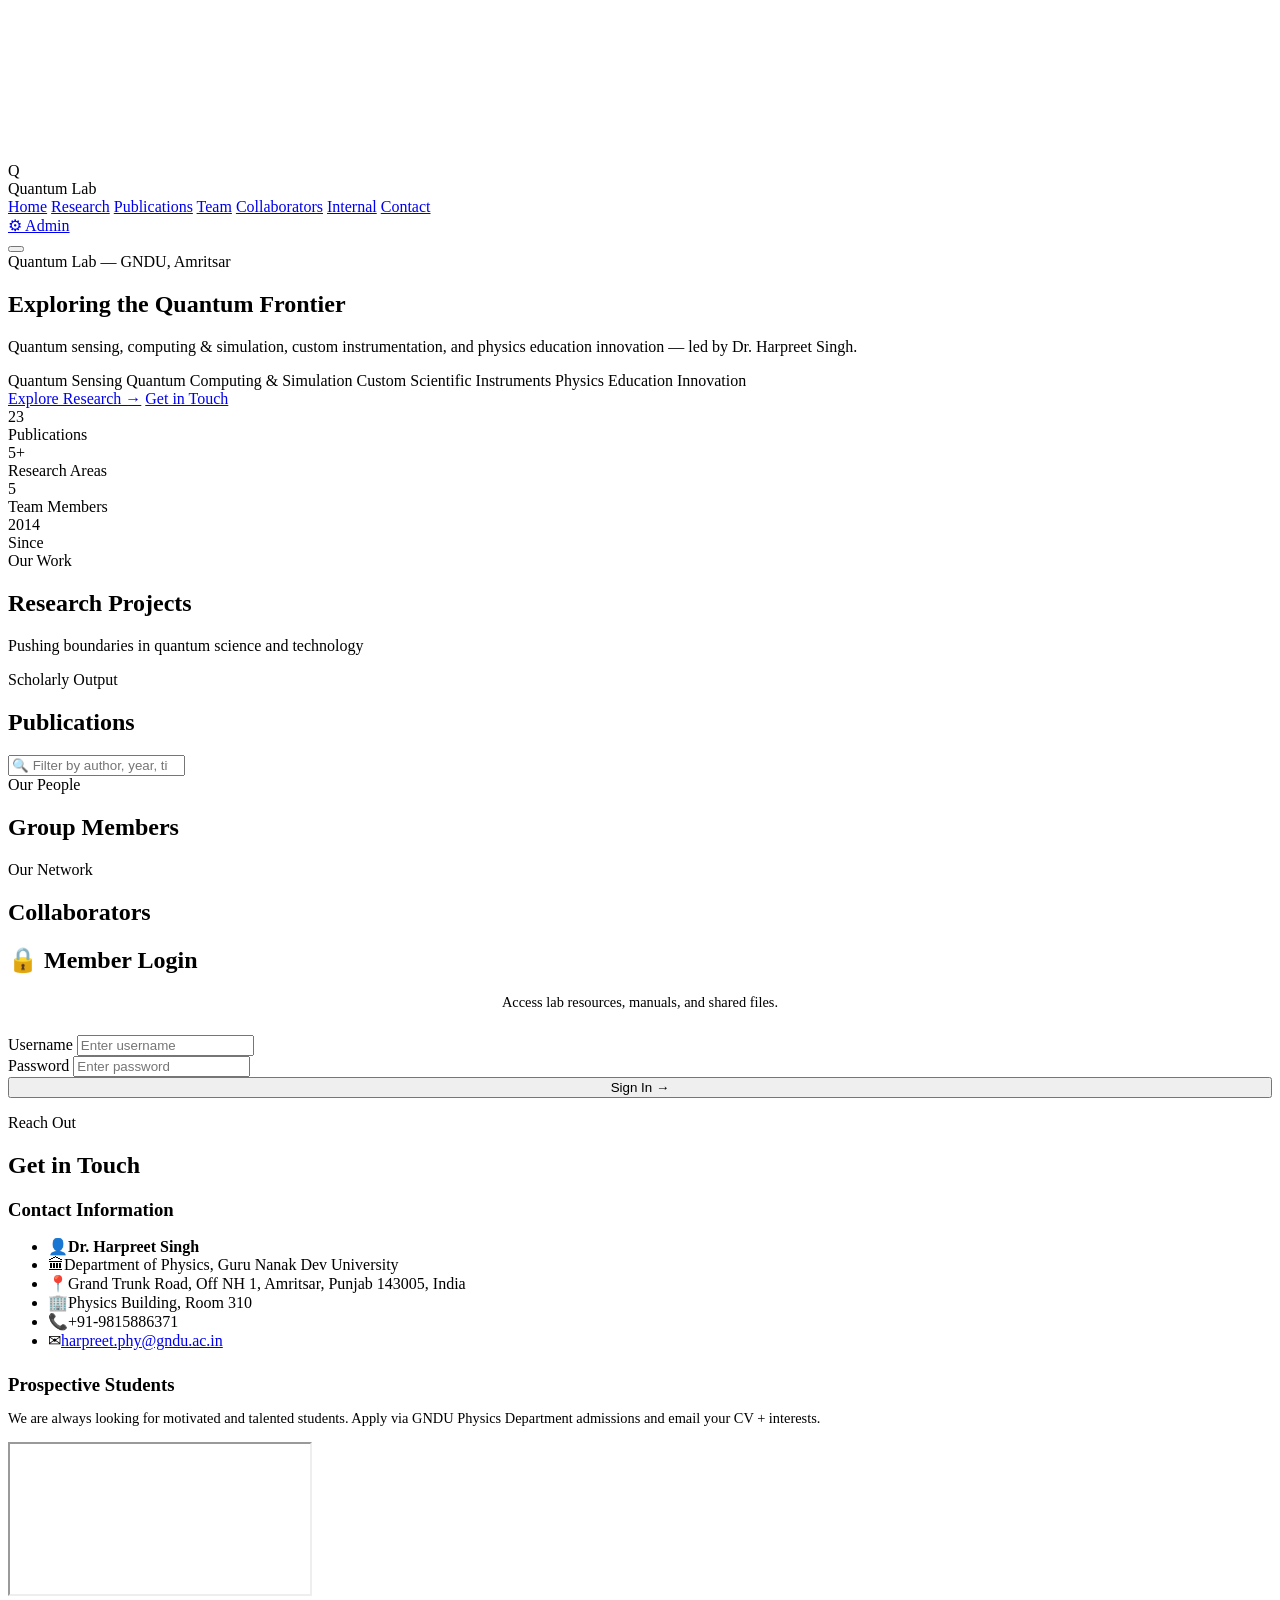
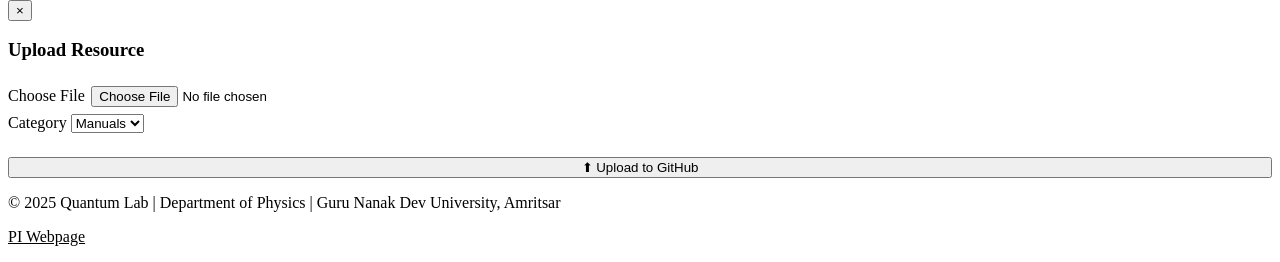
==== index.html @ 4f361b97 "Update index.html" ====
<!DOCTYPE html>
<html lang="en">
<head>
  <meta charset="UTF-8"/>
  <meta name="viewport" content="width=device-width,initial-scale=1.0"/>
  <title>Quantum Lab — GNDU | Dr. Harpreet Singh</title>
  <meta name="description" content="Quantum Lab at GNDU focuses on quantum sensing (NV, SiC, organics), quantum computing & simulation (IBM Quantum, NMR QIP), custom RF/FPGA instrumentation, and physics education innovation.">
  <link rel="canonical" href="https://quantumlabgndu.github.io/">
  <meta property="og:type" content="website">
  <meta property="og:title" content="Quantum Lab — GNDU">
  <meta property="og:description" content="Quantum sensing, quantum computing & simulation, in-house instruments, and physics education.">
  <meta property="og:image" content="https://quantumlabgndu.github.io/pic/og-cover.jpg">
  <meta property="og:url" content="https://quantumlabgndu.github.io/">
  <link rel="icon" href="pic/favicon.png">
  <link rel="stylesheet" href="css/style.css">
  <script type="application/ld+json">
  {"@context":"https://schema.org","@type":"ResearchProject","name":"Quantum Lab — GNDU","url":"https://quantumlabgndu.github.io/","description":"Quantum sensing, computing, custom instruments, and physics education at GNDU.","principalInvestigator":{"@type":"Person","name":"Dr. Harpreet Singh","email":"mailto:harpreet.phy@gndu.ac.in","jobTitle":"Assistant Professor of Physics","affiliation":"GNDU"}}
  </script>
</head>
<body>
  <!-- Particle Canvas -->
  <canvas id="quantum-canvas"></canvas>

  <!-- ═══ NAVBAR ═══ -->
  <nav class="navbar" id="navbar">
    <div class="nav-brand">
      <div class="logo-icon">Q</div>
      <span>Quantum Lab</span>
    </div>
    <div class="nav-links" id="navLinks">
      <a href="#home" class="active" data-page="home">Home</a>
      <a href="#research" data-page="research">Research</a>
      <a href="#publications" data-page="publications">Publications</a>
      <a href="#members" data-page="members">Team</a>
      <a href="#collaborators" data-page="collaborators">Collaborators</a>
      <a href="#internal" data-page="internal">Internal</a>
      <a href="#contact" data-page="contact">Contact</a>
    </div>
    <div class="nav-actions">
      <a href="admin.html" class="btn btn-ghost btn-sm">⚙ Admin</a>
    </div>
    <button class="hamburger" id="hamburger" aria-label="Menu">
      <span></span><span></span><span></span>
    </button>
  </nav>

  <!-- ═══ HOME ═══ -->
  <section class="hero page-section active" id="home">
    <div class="hero-content">
      <div class="hero-badge"><span class="dot"></span> Quantum Lab — GNDU, Amritsar</div>
      <h1><span class="gradient-text">Exploring the Quantum Frontier</span></h1>
      <p class="hero-subtitle">Quantum sensing, computing & simulation, custom instrumentation, and physics education innovation — led by Dr. Harpreet Singh.</p>
      <div class="hero-chips">
        <span class="chip accent">Quantum Sensing</span>
        <span class="chip">Quantum Computing & Simulation</span>
        <span class="chip">Custom Scientific Instruments</span>
        <span class="chip">Physics Education Innovation</span>
      </div>
      <div class="hero-cta">
        <a href="#research" class="btn btn-primary" data-page="research">Explore Research →</a>
        <a href="#contact" class="btn btn-ghost" data-page="contact">Get in Touch</a>
      </div>
      <div class="hero-stats">
        <div class="stat"><div class="stat-value" id="pubCount">23</div><div class="stat-label">Publications</div></div>
        <div class="stat"><div class="stat-value">5+</div><div class="stat-label">Research Areas</div></div>
        <div class="stat"><div class="stat-value" id="memberCount">5</div><div class="stat-label">Team Members</div></div>
        <div class="stat"><div class="stat-value">2014</div><div class="stat-label">Since</div></div>
      </div>
    </div>
  </section>

  <!-- News ticker (shown on home) -->
  <div class="section" id="news-section" style="padding-top:0">
    <div class="container">
      <div class="news-ticker" id="newsTicker">
        <div class="news-ticker-inner" id="newsInner"></div>
      </div>
      <!-- Feature Cards -->
      <div class="card-grid" id="featureGrid"></div>
    </div>
  </div>

  <!-- ═══ RESEARCH ═══ -->
  <section class="section page-section" id="research">
    <div class="container">
      <div class="section-header"><span class="label">Our Work</span><h2>Research Projects</h2><p>Pushing boundaries in quantum science and technology</p></div>
      <div id="researchList"></div>
    </div>
  </section>

  <!-- ═══ PUBLICATIONS ═══ -->
  <section class="section page-section" id="publications">
    <div class="container">
      <div class="section-header"><span class="label">Scholarly Output</span><h2>Publications</h2></div>
      <input type="search" class="pub-filter" id="pubFilter" placeholder="🔍 Filter by author, year, title, journal…" aria-label="Filter publications">
      <div id="pubList"></div>
    </div>
  </section>

  <!-- ═══ MEMBERS ═══ -->
  <section class="section page-section" id="members">
    <div class="container">
      <div class="section-header"><span class="label">Our People</span><h2>Group Members</h2></div>
      <div id="membersList"></div>
    </div>
  </section>

  <!-- ═══ COLLABORATORS ═══ -->
  <section class="section page-section" id="collaborators">
    <div class="container">
      <div class="section-header"><span class="label">Our Network</span><h2>Collaborators</h2></div>
      <div class="collab-grid" id="collabList"></div>
    </div>
  </section>

  <!-- ═══ INTERNAL ═══ -->
  <section class="section page-section" id="internal">
    <div class="container" id="internalContainer">
      <!-- Login form (shown if not logged in) -->
      <div class="login-container" id="internalLogin">
        <div class="card login-card">
          <h2>🔒 Member Login</h2>
          <p style="text-align:center;color:var(--text2);font-size:.9rem;margin-bottom:1.5rem">Access lab resources, manuals, and shared files.</p>
          <form id="loginForm">
            <div class="form-group">
              <label for="loginUser">Username</label>
              <input type="text" id="loginUser" class="form-input" placeholder="Enter username" required>
            </div>
            <div class="form-group">
              <label for="loginPass">Password</label>
              <input type="password" id="loginPass" class="form-input" placeholder="Enter password" required>
            </div>
            <button type="submit" class="btn btn-primary" style="width:100%;justify-content:center">Sign In →</button>
            <p class="form-msg" id="loginMsg"></p>
          </form>
        </div>
      </div>
      <!-- Workspace (shown after login) -->
      <div id="workspaceWrap" style="display:none">
        <div class="workspace" style="margin-top:0;min-height:auto;border-radius:var(--radius-lg);overflow:hidden;border:1px solid var(--border)">
          <div class="ws-sidebar" id="wsSidebar">
            <div class="ws-user" id="wsUser"></div>
            <nav class="ws-nav">
              <a href="#" class="active" data-ws="files">📁 All Files</a>
              <a href="#" data-ws="manuals">📖 Manuals</a>
              <a href="#" data-ws="data">📊 Data</a>
              <a href="#" data-ws="upload">⬆ Upload</a>
            </nav>
            <div style="margin-top:auto;padding-top:1rem;border-top:1px solid var(--border)">
              <button class="btn btn-ghost btn-sm" id="wsLogout" style="width:100%;justify-content:center">Sign Out</button>
            </div>
          </div>
          <div class="ws-main">
            <div class="ws-header" id="wsHeader">
              <h2>📁 All Files</h2>
              <button class="btn btn-primary btn-sm" id="wsUploadBtn">⬆ Upload Resource</button>
            </div>
            <div id="wsContent">
              <table class="resource-table" id="resourceTable">
                <thead><tr><th>Name</th><th>Category</th><th>Uploaded By</th><th>Date</th><th>Size</th><th></th></tr></thead>
                <tbody id="resourceBody"></tbody>
              </table>
            </div>
          </div>
        </div>
      </div>
    </div>
  </section>

  <!-- ═══ CONTACT ═══ -->
  <section class="section page-section" id="contact">
    <div class="container">
      <div class="section-header"><span class="label">Reach Out</span><h2>Get in Touch</h2></div>
      <div class="contact-grid">
        <div class="card contact-info-card">
          <h3 style="margin-bottom:1rem">Contact Information</h3>
          <ul>
            <li><span class="ci-icon">👤</span><strong>Dr. Harpreet Singh</strong></li>
            <li><span class="ci-icon">🏛</span>Department of Physics, Guru Nanak Dev University</li>
            <li><span class="ci-icon">📍</span>Grand Trunk Road, Off NH 1, Amritsar, Punjab 143005, India</li>
            <li><span class="ci-icon">🏢</span>Physics Building, Room 310</li>
            <li><span class="ci-icon">📞</span>+91-9815886371</li>
            <li><span class="ci-icon">✉</span><a href="mailto:harpreet.phy@gndu.ac.in">harpreet.phy@gndu.ac.in</a></li>
          </ul>
          <h3 style="margin-top:1.5rem;margin-bottom:.75rem">Prospective Students</h3>
          <p style="color:var(--text2);font-size:.9rem">We are always looking for motivated and talented students. Apply via GNDU Physics Department admissions and email your CV + interests.</p>
        </div>
        <div class="map-wrap">
          <iframe src="https://www.google.com/maps/embed?pb=!1m18!1m12!1m3!1d3395.96014280598!2d74.82198081515436!3d31.66224748132371!2m3!1f0!2f0!3f0!3m2!1i1024!2i768!4f13.1!3m3!1m2!1s0x39196345a5416395%3A0x3c73335805884358!2sGuru%20Nanak%20Dev%20University!5e0!3m2!1sen!2sin!4v1663842612345!5m2!1sen!2sin" allowfullscreen loading="lazy" referrerpolicy="no-referrer-when-downgrade"></iframe>
        </div>
      </div>
    </div>
  </section>

  <!-- Upload Modal -->
  <div class="modal-overlay" id="uploadModal">
    <div class="modal">
      <button class="modal-close" id="modalClose">&times;</button>
      <h3>Upload Resource</h3>
      <form id="uploadForm">
        <div class="form-group"><label>Choose File</label><input type="file" class="form-input" id="upFile" required style="padding:.4rem"></div>
        <div class="form-group"><label>Category</label>
          <select class="form-input" id="upCat"><option value="manuals">Manuals</option><option value="data">Data</option><option value="papers">Papers</option><option value="other">Other</option></select>
        </div>
        <p class="form-msg" id="upMsg"></p>
        <button type="submit" class="btn btn-primary" id="upSubmitBtn" style="width:100%;justify-content:center;margin-top:.5rem">⬆ Upload to GitHub</button>
      </form>
    </div>
  </div>

  <!-- ═══ FOOTER ═══ -->
  <footer class="site-footer">
    <p>© 2025 Quantum Lab | Department of Physics | Guru Nanak Dev University, Amritsar</p>
    <p style="margin-top:.5rem"><a href="https://sites.google.com/site/harpreetsb89/home?authuser=0" style="color:var(--accent2)">PI Webpage</a></p>
  </footer>

  <script src="js/data.js"></script>
  <script src="js/github.js"></script>
  <script src="js/app.js"></script>
</body>
</html>
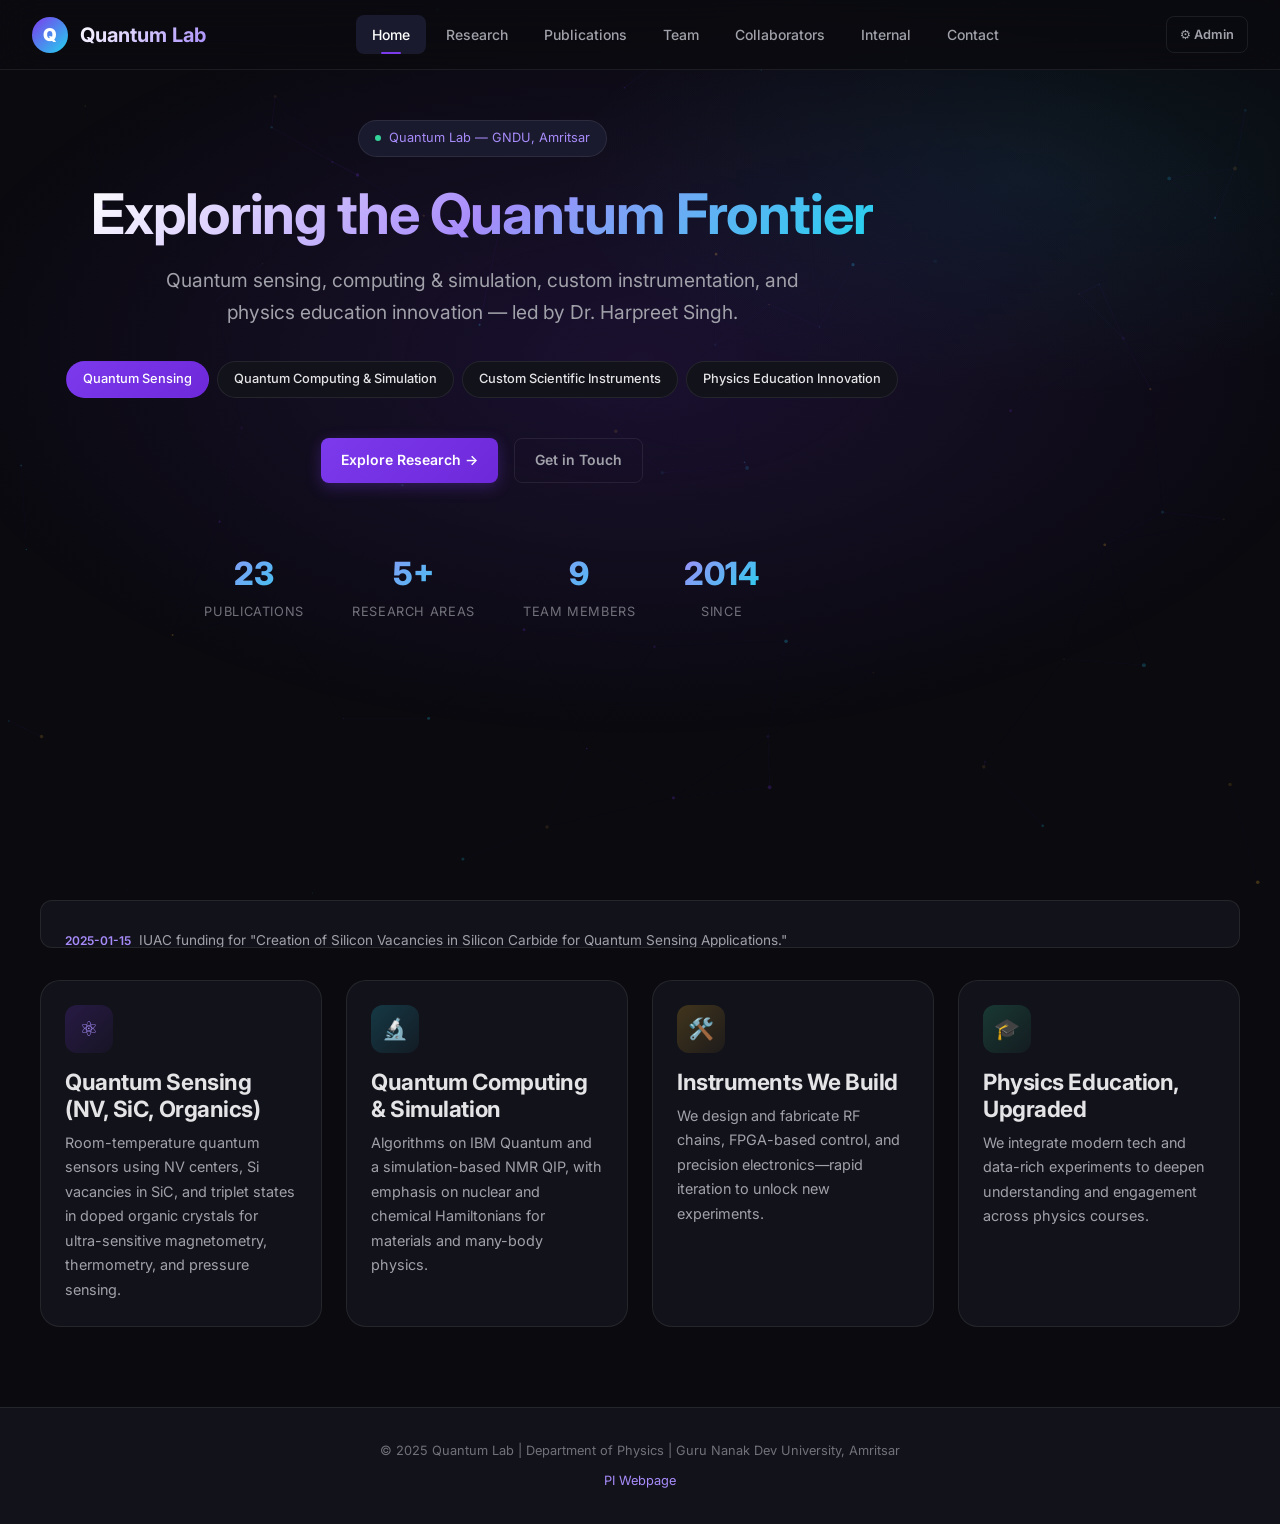
==== commit 1693afcf: "Update index.html" ====
--- a/index.html
+++ b/index.html
@@ -12,7 +12,7 @@
   <meta property="og:image" content="https://quantumlabgndu.github.io/pic/og-cover.jpg">
   <meta property="og:url" content="https://quantumlabgndu.github.io/">
   <link rel="icon" href="pic/favicon.png">
-  <link rel="stylesheet" href="css/style.css">
+  <link rel="stylesheet" href="css/style.css?v=2">
   <script type="application/ld+json">
   {"@context":"https://schema.org","@type":"ResearchProject","name":"Quantum Lab — GNDU","url":"https://quantumlabgndu.github.io/","description":"Quantum sensing, computing, custom instruments, and physics education at GNDU.","principalInvestigator":{"@type":"Person","name":"Dr. Harpreet Singh","email":"mailto:harpreet.phy@gndu.ac.in","jobTitle":"Assistant Professor of Physics","affiliation":"GNDU"}}
   </script>
--- a/css/style.css
+++ b/css/style.css
@@ -0,0 +1,223 @@
+@import url('https://fonts.googleapis.com/css2?family=Inter:wght@300;400;500;600;700;800;900&family=JetBrains+Mono:wght@400;500&display=swap');
+:root{--bg:#0a0a0f;--surface:#12121a;--surface2:#1a1a2e;--surface3:#222240;--border:rgba(255,255,255,.08);--text:#e4e4e7;--text2:#a1a1aa;--text3:#71717a;--accent:#7c3aed;--accent2:#a78bfa;--accent-glow:rgba(124,58,237,.3);--gold:#fbbf24;--cyan:#22d3ee;--emerald:#34d399;--rose:#fb7185;--radius:12px;--radius-lg:20px;--shadow:0 4px 24px rgba(0,0,0,.4);--transition:all .3s cubic-bezier(.4,0,.2,1);--font:'Inter',system-ui,sans-serif;--mono:'JetBrains Mono',monospace}
+*,*::before,*::after{box-sizing:border-box;margin:0;padding:0}
+html{scroll-behavior:smooth;font-size:16px}
+body{font-family:var(--font);background:var(--bg);color:var(--text);line-height:1.7;overflow-x:hidden;min-height:100vh}
+a{color:var(--accent2);text-decoration:none;transition:var(--transition)}
+a:hover{color:var(--gold)}
+h1,h2,h3,h4{font-weight:700;line-height:1.2;letter-spacing:-.02em}
+h1{font-size:clamp(2rem,5vw,3.5rem)}
+h2{font-size:clamp(1.5rem,3vw,2.2rem)}
+h3{font-size:clamp(1.1rem,2vw,1.4rem)}
+img{max-width:100%;display:block}
+button{cursor:pointer;font-family:var(--font)}
+:focus-visible{outline:2px solid var(--accent);outline-offset:2px}
+::selection{background:var(--accent);color:#fff}
+::-webkit-scrollbar{width:6px}
+::-webkit-scrollbar-track{background:var(--bg)}
+::-webkit-scrollbar-thumb{background:var(--surface3);border-radius:3px}
+
+/* ─── CANVAS BG ─── */
+#quantum-canvas{position:fixed;inset:0;z-index:0;pointer-events:none;opacity:.5}
+
+/* ─── NAV ─── */
+.navbar{position:fixed;top:0;left:0;right:0;z-index:1000;padding:0 2rem;height:70px;display:flex;align-items:center;justify-content:space-between;background:rgba(10,10,15,.8);backdrop-filter:blur(20px);border-bottom:1px solid var(--border);transition:var(--transition)}
+.navbar.scrolled{background:rgba(10,10,15,.95);box-shadow:0 2px 20px rgba(0,0,0,.5)}
+.nav-brand{display:flex;align-items:center;gap:.75rem}
+.nav-brand .logo-icon{width:36px;height:36px;border-radius:50%;background:linear-gradient(135deg,var(--accent),var(--cyan));display:grid;place-items:center;font-weight:900;font-size:1.1rem;color:#fff}
+.nav-brand span{font-size:1.25rem;font-weight:700;background:linear-gradient(135deg,#fff,var(--accent2));-webkit-background-clip:text;-webkit-text-fill-color:transparent}
+.nav-links{display:flex;gap:.25rem;align-items:center}
+.nav-links a{padding:.5rem 1rem;border-radius:8px;font-size:.875rem;font-weight:500;color:var(--text2);transition:var(--transition);position:relative}
+.nav-links a:hover,.nav-links a.active{color:#fff;background:var(--surface2)}
+.nav-links a.active::after{content:'';position:absolute;bottom:0;left:50%;transform:translateX(-50%);width:20px;height:2px;background:var(--accent);border-radius:1px}
+.nav-actions{display:flex;gap:.5rem;align-items:center}
+.btn{display:inline-flex;align-items:center;gap:.5rem;padding:.6rem 1.25rem;border-radius:8px;font-size:.875rem;font-weight:600;border:none;transition:var(--transition)}
+.btn-primary{background:linear-gradient(135deg,var(--accent),#6d28d9);color:#fff;box-shadow:0 4px 15px var(--accent-glow)}
+.btn-primary:hover{transform:translateY(-2px);box-shadow:0 6px 25px var(--accent-glow);color:#fff}
+.btn-ghost{background:transparent;color:var(--text2);border:1px solid var(--border)}
+.btn-ghost:hover{background:var(--surface2);color:#fff}
+.btn-sm{padding:.4rem .8rem;font-size:.8rem}
+.btn-danger{background:var(--rose);color:#fff}
+.btn-success{background:var(--emerald);color:#000}
+.hamburger{display:none;flex-direction:column;gap:5px;background:none;border:none;padding:4px}
+.hamburger span{display:block;width:24px;height:2px;background:#fff;transition:var(--transition);border-radius:1px}
+
+/* ─── HERO ─── */
+.hero{position:relative;min-height:100vh;display:flex;align-items:center;justify-content:center;padding:120px 2rem 80px;overflow:hidden}
+.hero::before{content:'';position:absolute;inset:0;background:radial-gradient(ellipse 80% 60% at 50% 40%,rgba(124,58,237,.15),transparent 70%),radial-gradient(ellipse 60% 40% at 80% 20%,rgba(34,211,238,.08),transparent 60%);z-index:1}
+.hero-content{position:relative;z-index:2;text-align:center;max-width:900px}
+.hero-badge{display:inline-flex;align-items:center;gap:.5rem;padding:.4rem 1rem;border-radius:999px;background:var(--surface2);border:1px solid var(--border);font-size:.8rem;color:var(--accent2);margin-bottom:1.5rem;animation:fadeUp .8s ease}
+.hero-badge .dot{width:6px;height:6px;border-radius:50%;background:var(--emerald);animation:pulse 2s infinite}
+.hero h1{margin-bottom:1rem;animation:fadeUp .8s ease .1s both}
+.hero h1 .gradient-text{background:linear-gradient(135deg,#fff 0%,var(--accent2) 50%,var(--cyan) 100%);-webkit-background-clip:text;-webkit-text-fill-color:transparent}
+.hero-subtitle{font-size:clamp(1rem,2vw,1.2rem);color:var(--text2);max-width:700px;margin:0 auto 2rem;animation:fadeUp .8s ease .2s both}
+.hero-chips{display:flex;flex-wrap:wrap;justify-content:center;gap:.5rem;margin-bottom:2.5rem;animation:fadeUp .8s ease .3s both}
+.chip{padding:.4rem 1rem;border-radius:999px;font-size:.8rem;font-weight:500;border:1px solid var(--border);background:var(--surface);transition:var(--transition)}
+.chip:hover{border-color:var(--accent);background:var(--surface2)}
+.chip.accent{background:linear-gradient(135deg,var(--accent),#6d28d9);color:#fff;border-color:transparent}
+.hero-cta{display:flex;justify-content:center;gap:1rem;animation:fadeUp .8s ease .4s both}
+.hero-stats{display:flex;justify-content:center;gap:3rem;margin-top:4rem;animation:fadeUp .8s ease .5s both}
+.stat{text-align:center}
+.stat-value{font-size:2rem;font-weight:800;background:linear-gradient(135deg,var(--accent2),var(--cyan));-webkit-background-clip:text;-webkit-text-fill-color:transparent}
+.stat-label{font-size:.8rem;color:var(--text3);text-transform:uppercase;letter-spacing:.05em}
+
+/* ─── SECTIONS ─── */
+.section{position:relative;z-index:1;padding:5rem 2rem}
+.section-header{text-align:center;margin-bottom:3rem}
+.section-header .label{display:inline-block;font-size:.75rem;font-weight:600;text-transform:uppercase;letter-spacing:.1em;color:var(--accent2);margin-bottom:.5rem}
+.section-header h2{margin-bottom:.75rem}
+.section-header p{color:var(--text2);max-width:600px;margin:0 auto}
+.container{max-width:1200px;margin:0 auto;width:100%}
+.page-section{display:none}
+.page-section.active{display:block;animation:fadeIn .5s ease}
+
+/* ─── CARDS ─── */
+.card{background:var(--surface);border:1px solid var(--border);border-radius:var(--radius-lg);padding:1.5rem;transition:var(--transition)}
+.card:hover{border-color:rgba(124,58,237,.3);transform:translateY(-4px);box-shadow:0 12px 40px rgba(0,0,0,.3)}
+.card-grid{display:grid;grid-template-columns:repeat(auto-fill,minmax(280px,1fr));gap:1.5rem}
+.card-icon{width:48px;height:48px;border-radius:12px;display:grid;place-items:center;margin-bottom:1rem;font-size:1.3rem}
+.card-icon.purple{background:linear-gradient(135deg,rgba(124,58,237,.2),rgba(124,58,237,.05));color:var(--accent2)}
+.card-icon.cyan{background:linear-gradient(135deg,rgba(34,211,238,.2),rgba(34,211,238,.05));color:var(--cyan)}
+.card-icon.gold{background:linear-gradient(135deg,rgba(251,191,36,.2),rgba(251,191,36,.05));color:var(--gold)}
+.card-icon.emerald{background:linear-gradient(135deg,rgba(52,211,153,.2),rgba(52,211,153,.05));color:var(--emerald)}
+.card h3{margin-bottom:.5rem}
+.card p{color:var(--text2);font-size:.9rem}
+
+/* ─── RESEARCH ─── */
+.research-card{display:grid;grid-template-columns:1fr;gap:1.5rem;margin-bottom:1.5rem;padding:2rem}
+.research-card .research-img{width:100%;height:200px;object-fit:cover;border-radius:var(--radius);background:var(--surface2)}
+.research-card h3{color:var(--accent2)}
+.research-card p{color:var(--text2);font-size:.9rem;text-align:justify}
+
+/* ─── PUBLICATIONS ─── */
+.pub-filter{width:100%;padding:.75rem 1.25rem;background:var(--surface);border:1px solid var(--border);border-radius:var(--radius);color:var(--text);font-size:.9rem;margin-bottom:2rem;transition:var(--transition)}
+.pub-filter:focus{border-color:var(--accent);box-shadow:0 0 0 3px var(--accent-glow)}
+.pub-year{font-size:1.1rem;color:var(--accent2);margin:2rem 0 1rem;padding-bottom:.5rem;border-bottom:1px solid var(--border)}
+.pub-item{padding:1rem 1.25rem;border-radius:var(--radius);background:var(--surface);border:1px solid var(--border);margin-bottom:.75rem;transition:var(--transition);font-size:.9rem;line-height:1.6}
+.pub-item:hover{border-color:rgba(124,58,237,.2);background:var(--surface2)}
+.pub-item strong{color:var(--gold)}
+.pub-links{margin-top:.5rem;display:flex;gap:.75rem}
+.pub-links a{font-size:.8rem;padding:.2rem .6rem;border-radius:6px;background:var(--surface3);color:var(--accent2)}
+.pub-links a:hover{background:var(--accent);color:#fff}
+
+/* ─── MEMBERS ─── */
+.members-grid{display:grid;grid-template-columns:repeat(auto-fill,minmax(260px,1fr));gap:1.5rem}
+.member-card{text-align:center;padding:2rem 1.5rem}
+.member-card .avatar{width:100px;height:100px;border-radius:50%;object-fit:cover;margin:0 auto 1rem;border:3px solid var(--surface3);transition:var(--transition)}
+.member-card:hover .avatar{border-color:var(--accent)}
+.member-card .name{font-size:1.1rem;font-weight:600;margin-bottom:.25rem}
+.member-card .role{color:var(--accent2);font-size:.85rem;margin-bottom:.5rem}
+.member-card .bio{color:var(--text2);font-size:.85rem}
+.member-card .email{font-size:.8rem;margin-top:.5rem}
+.category-label{font-size:.9rem;font-weight:600;color:var(--gold);margin:2rem 0 1rem;padding-bottom:.5rem;border-bottom:1px solid var(--border)}
+
+/* ─── COLLABORATORS ─── */
+.collab-grid{display:grid;grid-template-columns:repeat(auto-fill,minmax(300px,1fr));gap:1rem}
+.collab-card{display:flex;align-items:center;gap:1rem;padding:1.25rem}
+.collab-card .collab-icon{width:44px;height:44px;border-radius:12px;background:linear-gradient(135deg,var(--surface3),var(--surface2));display:grid;place-items:center;font-size:1.2rem;flex-shrink:0}
+.collab-card .collab-name{font-weight:600;font-size:.95rem}
+.collab-card .collab-aff{color:var(--text2);font-size:.8rem}
+
+/* ─── ANNOUNCEMENTS TICKER ─── */
+.news-ticker{background:var(--surface);border:1px solid var(--border);border-radius:var(--radius);padding:1rem 1.5rem;margin-bottom:2rem;overflow:hidden;position:relative;height:48px}
+.news-ticker-inner{display:flex;flex-direction:column;animation:tickerScroll 12s linear infinite}
+.news-ticker-item{white-space:nowrap;padding:.25rem 0;font-size:.85rem;color:var(--text2);flex-shrink:0;height:48px;display:flex;align-items:center;gap:.5rem}
+.news-ticker-item .news-date{color:var(--accent2);font-weight:600;font-size:.75rem}
+@keyframes tickerScroll{0%{transform:translateY(0)}33%{transform:translateY(-48px)}66%{transform:translateY(-96px)}100%{transform:translateY(0)}}
+
+/* ─── CONTACT ─── */
+.contact-grid{display:grid;grid-template-columns:1fr 1fr;gap:2rem}
+.contact-info-card{padding:2rem}
+.contact-info-card li{list-style:none;padding:.5rem 0;display:flex;align-items:center;gap:.75rem;color:var(--text2);font-size:.9rem}
+.contact-info-card li .ci-icon{width:32px;height:32px;border-radius:8px;background:var(--surface2);display:grid;place-items:center;font-size:.9rem;flex-shrink:0}
+.map-wrap{border-radius:var(--radius-lg);overflow:hidden;border:1px solid var(--border)}
+.map-wrap iframe{width:100%;height:100%;min-height:350px;border:none;filter:invert(90%) hue-rotate(180deg) brightness(1.1) contrast(.9)}
+
+/* ─── INTERNAL / WORKSPACE ─── */
+.login-container{max-width:420px;margin:2rem auto;text-align:center}
+.login-card{padding:2.5rem;text-align:left}
+.login-card h2{text-align:center;margin-bottom:1.5rem}
+.form-group{margin-bottom:1.25rem}
+.form-group label{display:block;font-size:.85rem;color:var(--text2);margin-bottom:.4rem;font-weight:500}
+.form-input{width:100%;padding:.7rem 1rem;background:var(--surface2);border:1px solid var(--border);border-radius:8px;color:var(--text);font-size:.9rem;transition:var(--transition)}
+.form-input:focus{border-color:var(--accent);box-shadow:0 0 0 3px var(--accent-glow);outline:none}
+.form-msg{text-align:center;margin-top:.75rem;font-size:.85rem;min-height:1.2em}
+.form-msg.error{color:var(--rose)}
+.form-msg.success{color:var(--emerald)}
+
+/* Workspace */
+.workspace{display:grid;grid-template-columns:260px 1fr;gap:0;min-height:calc(100vh - 70px);margin-top:70px}
+.ws-sidebar{background:var(--surface);border-right:1px solid var(--border);padding:1.5rem;display:flex;flex-direction:column}
+.ws-user{display:flex;align-items:center;gap:.75rem;padding-bottom:1.5rem;border-bottom:1px solid var(--border);margin-bottom:1.5rem}
+.ws-user img{width:40px;height:40px;border-radius:50%;object-fit:cover}
+.ws-user .ws-uname{font-weight:600;font-size:.9rem}
+.ws-user .ws-urole{font-size:.75rem;color:var(--text3)}
+.ws-nav a{display:flex;align-items:center;gap:.75rem;padding:.6rem .75rem;border-radius:8px;font-size:.875rem;color:var(--text2);margin-bottom:.25rem;transition:var(--transition)}
+.ws-nav a:hover,.ws-nav a.active{background:var(--surface2);color:#fff}
+.ws-main{padding:2rem;overflow-y:auto}
+.ws-header{display:flex;justify-content:space-between;align-items:center;margin-bottom:2rem}
+.ws-header h2{font-size:1.5rem}
+
+/* Resource list */
+.resource-table{width:100%;border-collapse:collapse}
+.resource-table th{text-align:left;font-size:.75rem;text-transform:uppercase;letter-spacing:.05em;color:var(--text3);padding:.75rem 1rem;border-bottom:1px solid var(--border)}
+.resource-table td{padding:.75rem 1rem;border-bottom:1px solid var(--border);font-size:.9rem;color:var(--text2)}
+.resource-table tr:hover td{background:var(--surface)}
+.resource-table .file-name{color:var(--text);font-weight:500}
+.resource-table .file-cat{font-size:.75rem;padding:.2rem .5rem;border-radius:4px;background:var(--surface3);color:var(--accent2)}
+
+/* Upload modal */
+.modal-overlay{display:none;position:fixed;inset:0;background:rgba(0,0,0,.6);backdrop-filter:blur(8px);z-index:2000;place-items:center}
+.modal-overlay.show{display:grid}
+.modal{background:var(--surface);border:1px solid var(--border);border-radius:var(--radius-lg);padding:2rem;max-width:500px;width:90%;max-height:80vh;overflow-y:auto;animation:scaleIn .3s ease}
+.modal h3{margin-bottom:1.5rem}
+.modal-close{float:right;background:none;border:none;color:var(--text2);font-size:1.5rem;line-height:1}
+
+/* ─── ADMIN ─── */
+.admin-layout{display:grid;grid-template-columns:240px 1fr;min-height:100vh}
+.admin-sidebar{background:var(--surface);border-right:1px solid var(--border);padding:1.5rem}
+.admin-sidebar h2{font-size:1.1rem;margin-bottom:1.5rem;background:linear-gradient(135deg,var(--accent2),var(--cyan));-webkit-background-clip:text;-webkit-text-fill-color:transparent}
+.admin-sidebar a{display:block;padding:.6rem .75rem;border-radius:8px;font-size:.875rem;color:var(--text2);margin-bottom:.25rem;transition:var(--transition)}
+.admin-sidebar a:hover,.admin-sidebar a.active{background:var(--surface2);color:#fff}
+.admin-main{padding:2rem;overflow-y:auto}
+.admin-main h2{margin-bottom:1.5rem}
+.admin-form{max-width:600px}
+.admin-form .form-group{margin-bottom:1rem}
+.admin-form textarea{min-height:100px;resize:vertical}
+.admin-table{width:100%;border-collapse:collapse;margin-bottom:1.5rem}
+.admin-table th{text-align:left;padding:.6rem .75rem;font-size:.75rem;text-transform:uppercase;letter-spacing:.05em;color:var(--text3);border-bottom:2px solid var(--border)}
+.admin-table td{padding:.6rem .75rem;border-bottom:1px solid var(--border);font-size:.875rem}
+.admin-table tr:hover td{background:var(--surface)}
+.admin-actions{display:flex;gap:.5rem}
+
+/* ─── FOOTER ─── */
+.site-footer{position:relative;z-index:1;border-top:1px solid var(--border);padding:2rem;text-align:center;font-size:.8rem;color:var(--text3);background:var(--surface)}
+
+/* ─── ANIMATIONS ─── */
+@keyframes fadeIn{from{opacity:0}to{opacity:1}}
+@keyframes fadeUp{from{opacity:0;transform:translateY(20px)}to{opacity:1;transform:translateY(0)}}
+@keyframes scaleIn{from{opacity:0;transform:scale(.95)}to{opacity:1;transform:scale(1)}}
+@keyframes pulse{0%,100%{opacity:1}50%{opacity:.4}}
+@keyframes float{0%,100%{transform:translateY(0)}50%{transform:translateY(-10px)}}
+.animate-on-scroll{opacity:0;transform:translateY(30px);transition:opacity .6s ease,transform .6s ease}
+.animate-on-scroll.visible{opacity:1;transform:translateY(0)}
+
+/* ─── RESPONSIVE ─── */
+@media(max-width:1024px){.contact-grid{grid-template-columns:1fr}.workspace{grid-template-columns:1fr}.ws-sidebar{display:none}.admin-layout{grid-template-columns:1fr}.admin-sidebar{display:none}}
+@media(max-width:768px){
+.hamburger{display:flex;z-index:1001}
+.hamburger.open span:nth-child(1){transform:translateY(7px) rotate(45deg)}
+.hamburger.open span:nth-child(2){opacity:0}
+.hamburger.open span:nth-child(3){transform:translateY(-7px) rotate(-45deg)}
+.nav-links{position:absolute;top:70px;left:0;right:0;height:calc(100vh - 70px);background:rgba(10,10,15,.98);backdrop-filter:blur(20px);flex-direction:column;align-items:center;justify-content:flex-start;padding-top:2rem;overflow-y:auto;gap:1rem;transform:translateX(100%);transition:transform .4s cubic-bezier(.4,0,.2,1)}
+.nav-links.open{transform:translateX(0)}
+.nav-links a{font-size:1.2rem;padding:.75rem 1.5rem}
+.nav-actions{display:none}
+.hero{padding:100px 1rem 60px}
+.hero-stats{gap:1.5rem;flex-wrap:wrap}
+.section{padding:3rem 1rem}
+.card-grid{grid-template-columns:1fr}
+.members-grid{grid-template-columns:1fr}
+.collab-grid{grid-template-columns:1fr}
+.contact-grid{grid-template-columns:1fr}
+}
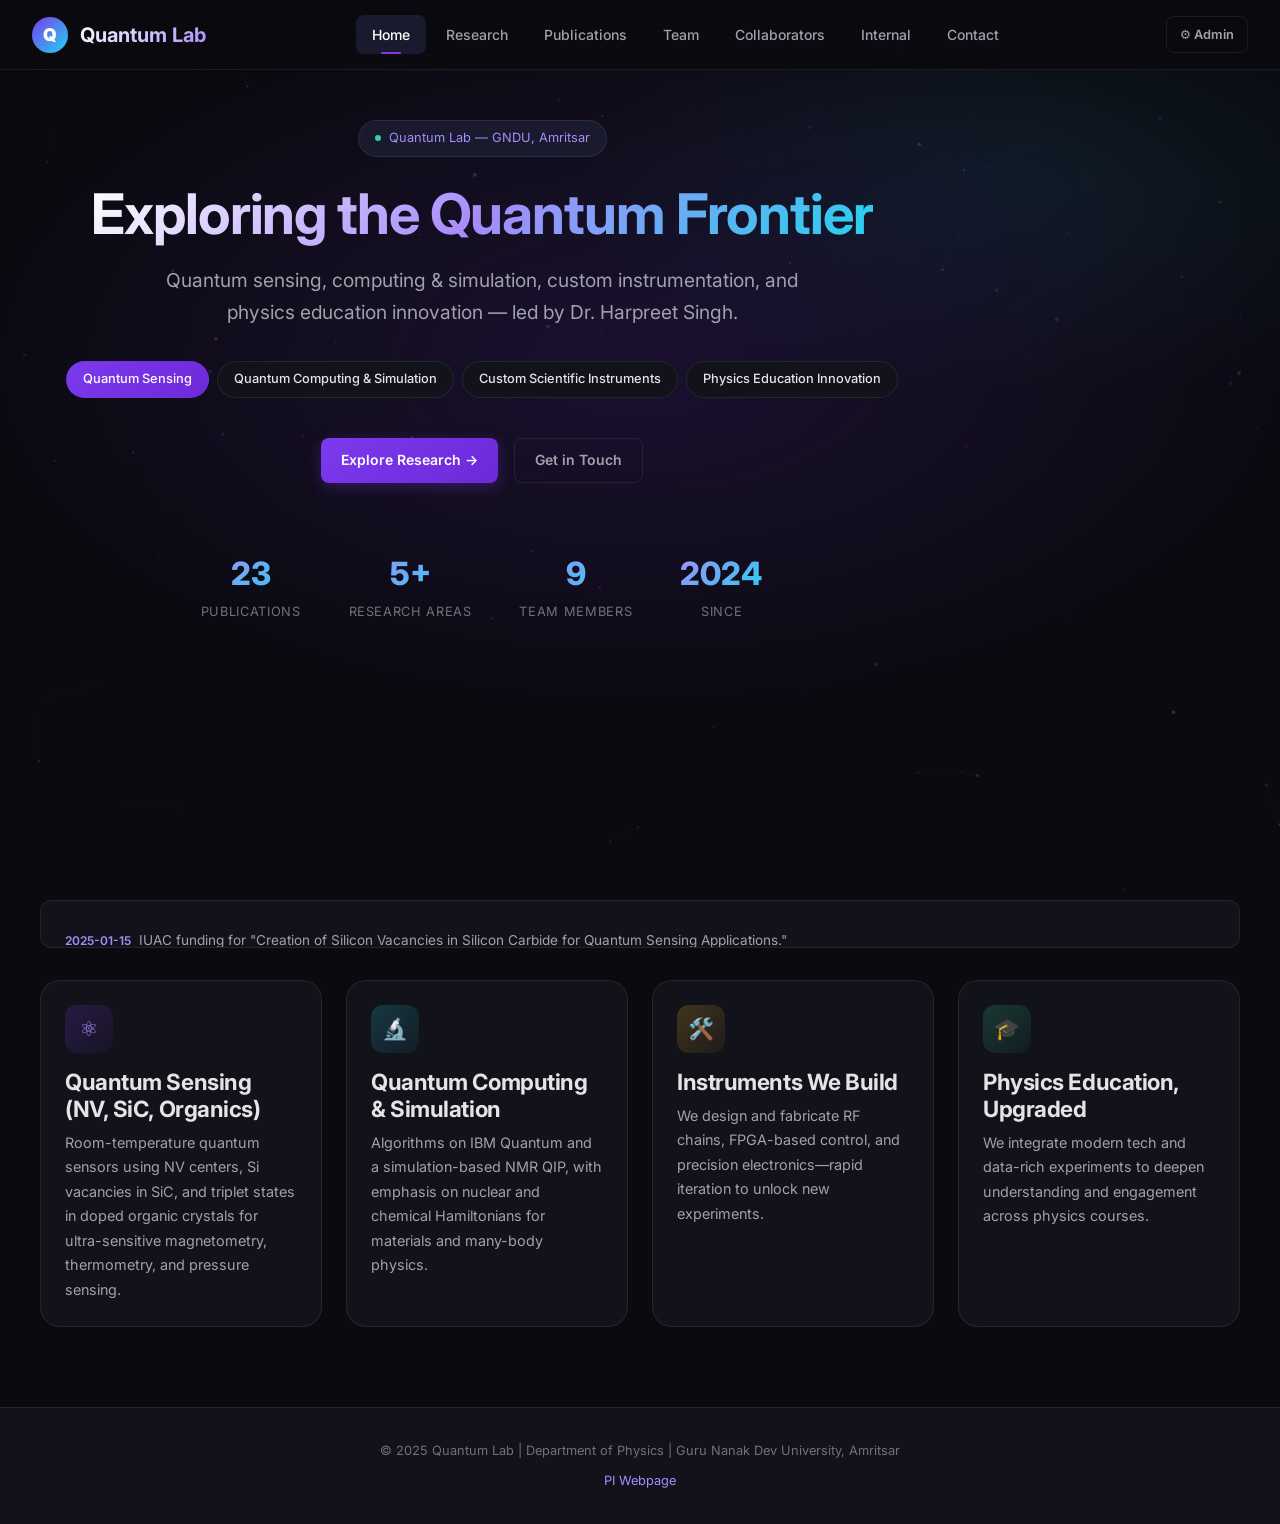
==== commit 72749175: "Update 'Since' year from 2014 to 2024" ====
--- a/index.html
+++ b/index.html
@@ -64,7 +64,7 @@
         <div class="stat"><div class="stat-value" id="pubCount">23</div><div class="stat-label">Publications</div></div>
         <div class="stat"><div class="stat-value">5+</div><div class="stat-label">Research Areas</div></div>
         <div class="stat"><div class="stat-value" id="memberCount">5</div><div class="stat-label">Team Members</div></div>
-        <div class="stat"><div class="stat-value">2014</div><div class="stat-label">Since</div></div>
+        <div class="stat"><div class="stat-value">2024</div><div class="stat-label">Since</div></div>
       </div>
     </div>
   </section>
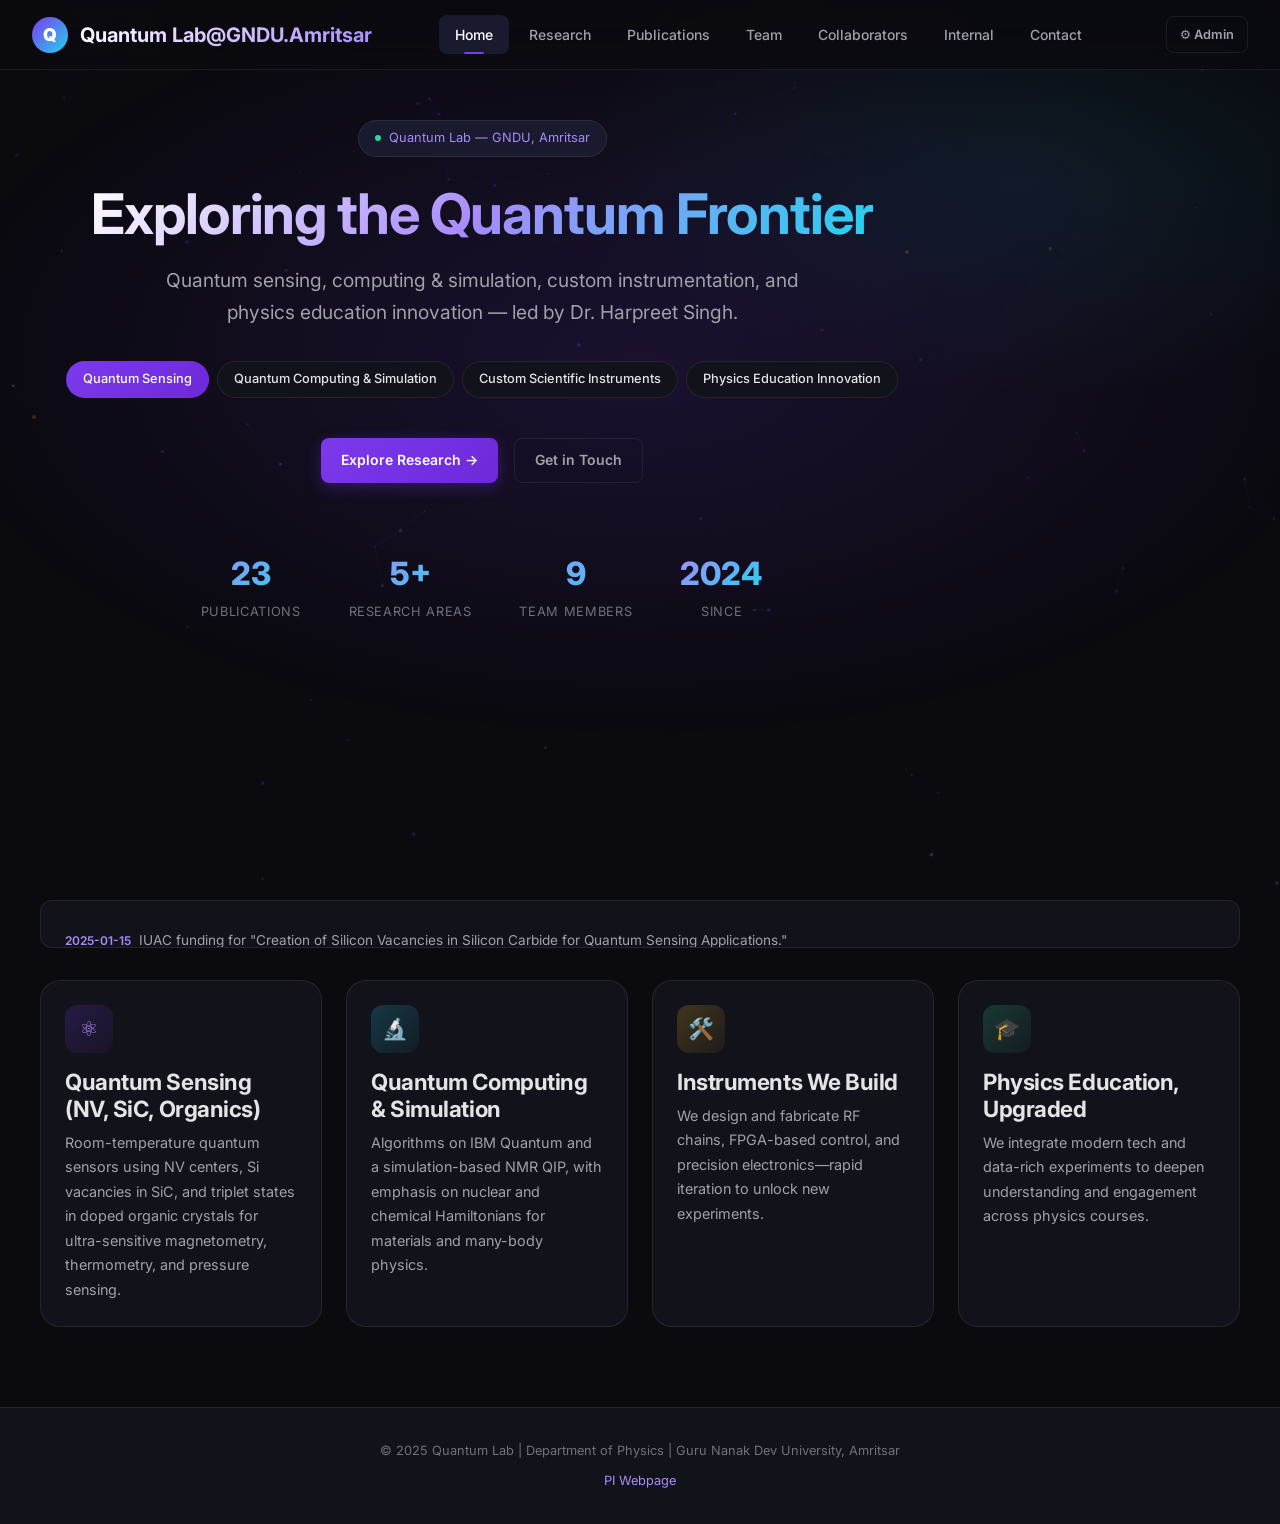
==== commit d0c7534b: "Update navbar brand name to include email" ====
--- a/index.html
+++ b/index.html
@@ -25,7 +25,7 @@
   <nav class="navbar" id="navbar">
     <div class="nav-brand">
       <div class="logo-icon">Q</div>
-      <span>Quantum Lab</span>
+      <span>Quantum Lab@GNDU.Amritsar</span>
     </div>
     <div class="nav-links" id="navLinks">
       <a href="#home" class="active" data-page="home">Home</a>
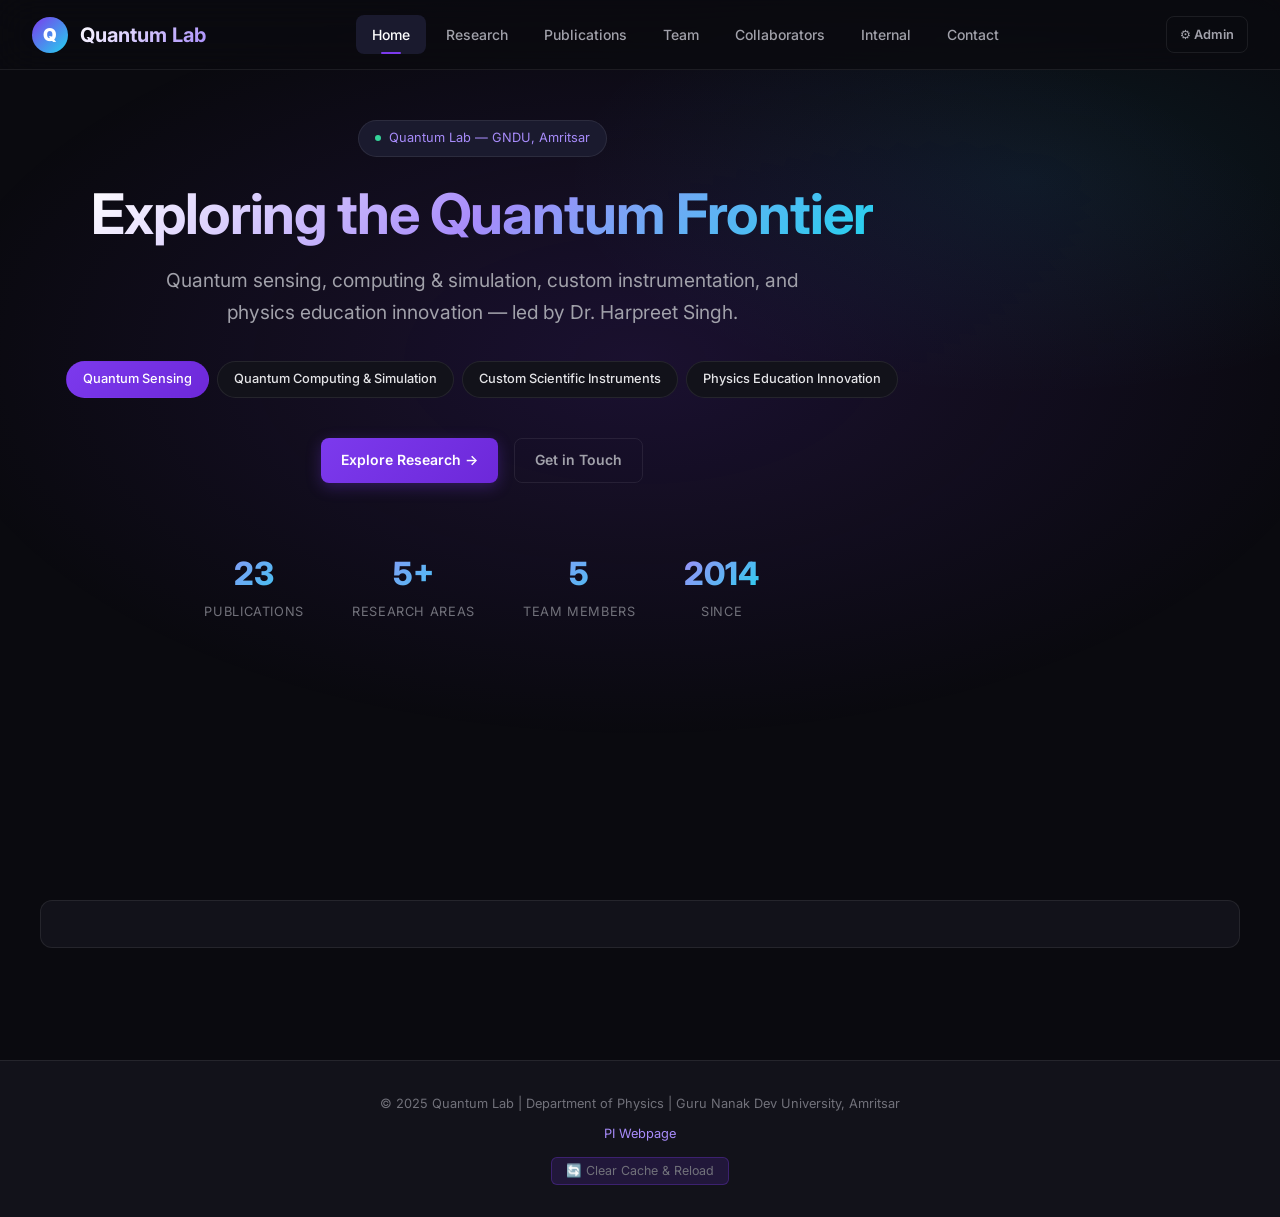
==== commit e559547a: "Update index.html with cache control and token setup Added cache control meta tags and updated style" ====
--- a/index.html
+++ b/index.html
@@ -12,7 +12,10 @@
   <meta property="og:image" content="https://quantumlabgndu.github.io/pic/og-cover.jpg">
   <meta property="og:url" content="https://quantumlabgndu.github.io/">
   <link rel="icon" href="pic/favicon.png">
-  <link rel="stylesheet" href="css/style.css?v=2">
+  <meta http-equiv="Cache-Control" content="no-cache, no-store, must-revalidate">
+  <meta http-equiv="Pragma" content="no-cache">
+  <meta http-equiv="Expires" content="0">
+  <link rel="stylesheet" href="css/style.css?v=3">
   <script type="application/ld+json">
   {"@context":"https://schema.org","@type":"ResearchProject","name":"Quantum Lab — GNDU","url":"https://quantumlabgndu.github.io/","description":"Quantum sensing, computing, custom instruments, and physics education at GNDU.","principalInvestigator":{"@type":"Person","name":"Dr. Harpreet Singh","email":"mailto:harpreet.phy@gndu.ac.in","jobTitle":"Assistant Professor of Physics","affiliation":"GNDU"}}
   </script>
@@ -25,7 +28,7 @@
   <nav class="navbar" id="navbar">
     <div class="nav-brand">
       <div class="logo-icon">Q</div>
-      <span>Quantum Lab@GNDU.Amritsar</span>
+      <span>Quantum Lab</span>
     </div>
     <div class="nav-links" id="navLinks">
       <a href="#home" class="active" data-page="home">Home</a>
@@ -64,7 +67,7 @@
         <div class="stat"><div class="stat-value" id="pubCount">23</div><div class="stat-label">Publications</div></div>
         <div class="stat"><div class="stat-value">5+</div><div class="stat-label">Research Areas</div></div>
         <div class="stat"><div class="stat-value" id="memberCount">5</div><div class="stat-label">Team Members</div></div>
-        <div class="stat"><div class="stat-value">2024</div><div class="stat-label">Since</div></div>
+        <div class="stat"><div class="stat-value">2014</div><div class="stat-label">Since</div></div>
       </div>
     </div>
   </section>
@@ -197,6 +200,15 @@
     <div class="modal">
       <button class="modal-close" id="modalClose">&times;</button>
       <h3>Upload Resource</h3>
+      <!-- GitHub Token setup (visible to all logged-in members) -->
+      <div id="upTokenWrap" style="margin-bottom:1rem;padding:.75rem 1rem;border-radius:8px;border:1px solid var(--border);background:rgba(124,58,237,.05)">
+        <label style="font-size:.8rem;font-weight:600;color:var(--text2);display:block;margin-bottom:.35rem">GitHub Token <span id="upTokenStatus" style="font-size:.75rem"></span></label>
+        <div style="display:flex;gap:.4rem">
+          <input type="password" class="form-input" id="upToken" placeholder="ghp_xxxxxxxxxx…" style="flex:1;font-size:.85rem;padding:.35rem .6rem">
+          <button type="button" class="btn btn-ghost btn-sm" id="upTokenSave" style="white-space:nowrap">💾 Save</button>
+        </div>
+        <p style="font-size:.72rem;color:var(--text3);margin-top:.3rem">Your token is stored only in this browser. Ask the lab admin for the PAT if you don't have one.</p>
+      </div>
       <form id="uploadForm">
         <div class="form-group"><label>Choose File</label><input type="file" class="form-input" id="upFile" required style="padding:.4rem"></div>
         <div class="form-group"><label>Category</label>
@@ -212,10 +224,35 @@
   <footer class="site-footer">
     <p>© 2025 Quantum Lab | Department of Physics | Guru Nanak Dev University, Amritsar</p>
     <p style="margin-top:.5rem"><a href="https://sites.google.com/site/harpreetsb89/home?authuser=0" style="color:var(--accent2)">PI Webpage</a></p>
+    <button id="clearCacheBtn" style="margin-top:.75rem;background:rgba(124,58,237,.15);color:var(--accent1);border:1px solid rgba(124,58,237,.3);padding:.35rem .9rem;border-radius:6px;font-size:.78rem;cursor:pointer;transition:all .2s" onmouseover="this.style.background='rgba(124,58,237,.3)'" onmouseout="this.style.background='rgba(124,58,237,.15)'">🔄 Clear Cache & Reload</button>
   </footer>
 
-  <script src="js/data.js"></script>
-  <script src="js/github.js"></script>
-  <script src="js/app.js"></script>
+  <script>
+    // Dynamic cache-busting: append current hour so files refresh at most every hour
+    const _v = new Date().toISOString().slice(0,13).replace(/[-T:]/g,'');
+    ['js/data.js','js/github.js','js/app.js'].forEach(src => {
+      const s = document.createElement('script');
+      s.src = src + '?v=' + _v;
+      s.async = false; // preserve execution order
+      document.body.appendChild(s);
+    });
+  </script>
+  <script>
+    // Clear Cache button handler
+    document.addEventListener('DOMContentLoaded', () => {
+      const ccBtn = document.getElementById('clearCacheBtn');
+      if (ccBtn) {
+        ccBtn.addEventListener('click', async () => {
+          // Clear all caches (Service Worker, etc.)
+          if ('caches' in window) {
+            const names = await caches.keys();
+            await Promise.all(names.map(n => caches.delete(n)));
+          }
+          // Force hard reload bypassing browser cache
+          location.reload(true);
+        });
+      }
+    });
+  </script>
 </body>
 </html>
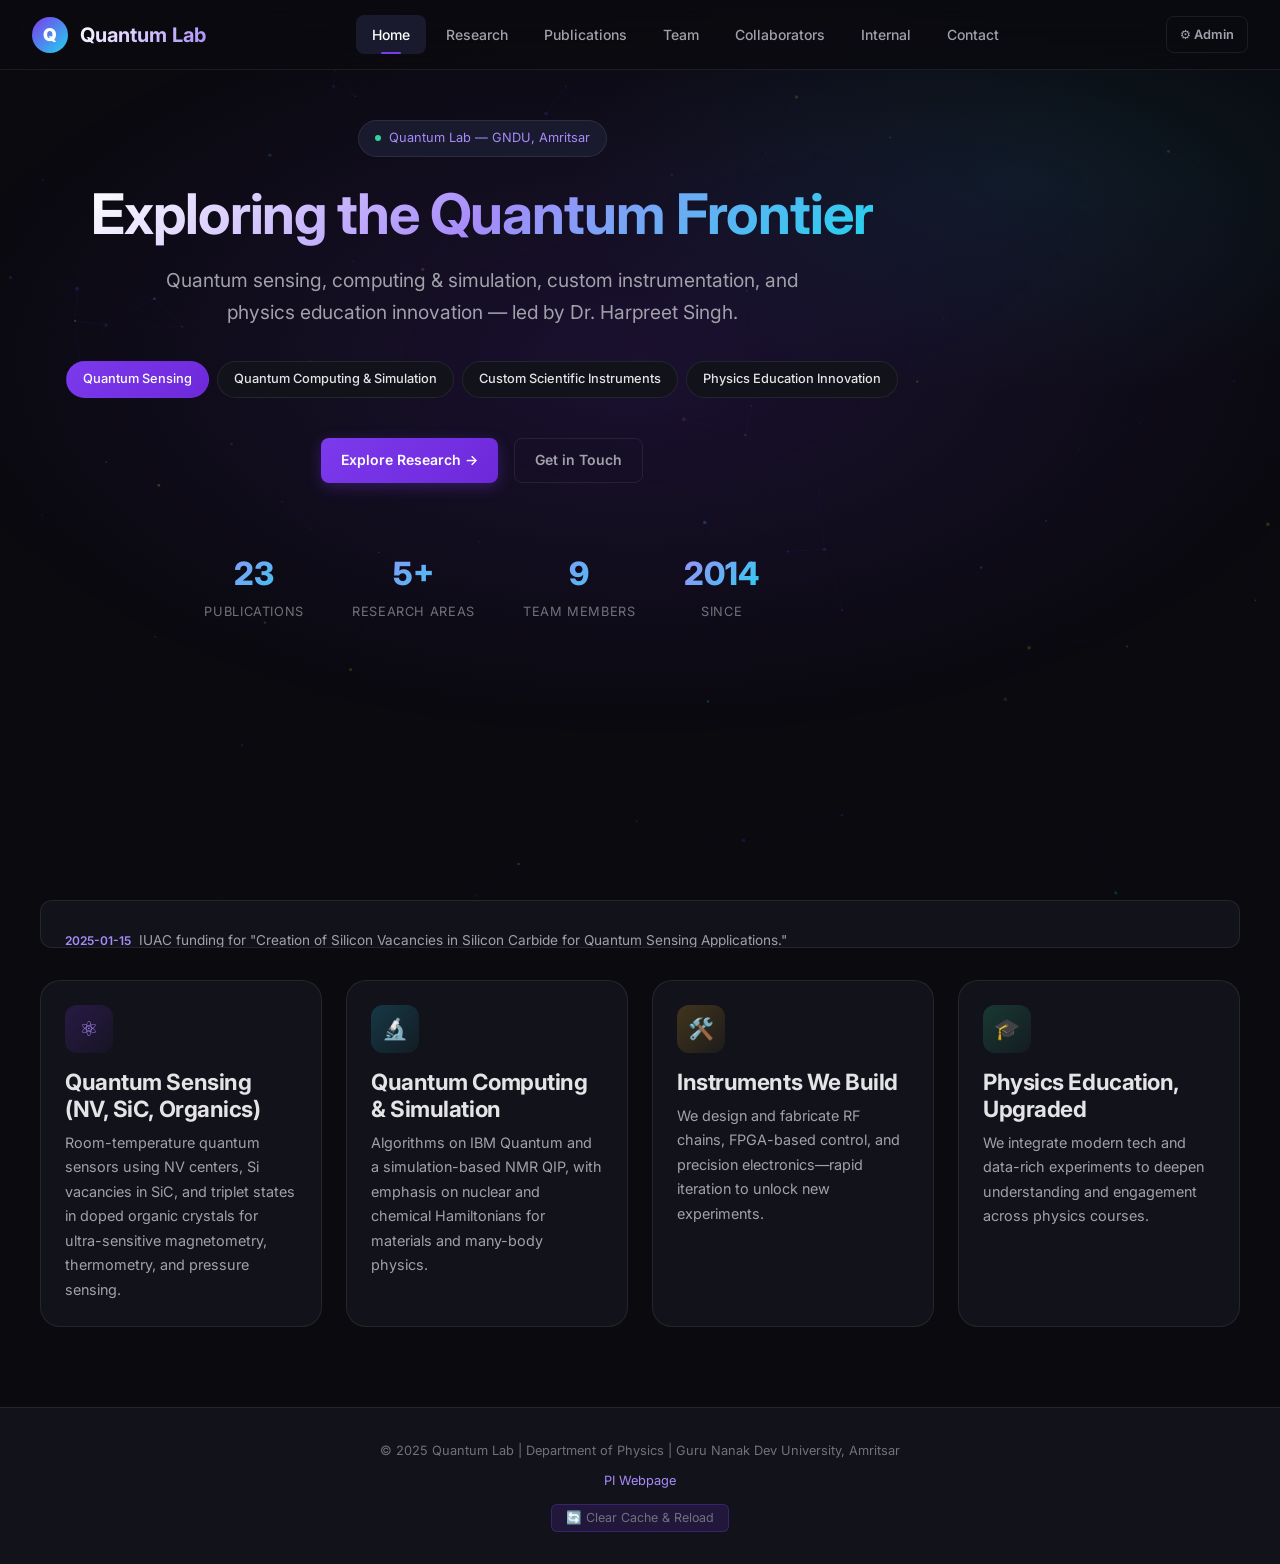
==== commit dd1adff8: "Refactor script loading and cache clearing logic Removed dynamic cache-busting script and replaced i" ====
--- a/index.html
+++ b/index.html
@@ -227,28 +227,19 @@
     <button id="clearCacheBtn" style="margin-top:.75rem;background:rgba(124,58,237,.15);color:var(--accent1);border:1px solid rgba(124,58,237,.3);padding:.35rem .9rem;border-radius:6px;font-size:.78rem;cursor:pointer;transition:all .2s" onmouseover="this.style.background='rgba(124,58,237,.3)'" onmouseout="this.style.background='rgba(124,58,237,.15)'">🔄 Clear Cache & Reload</button>
   </footer>
 
-  <script>
-    // Dynamic cache-busting: append current hour so files refresh at most every hour
-    const _v = new Date().toISOString().slice(0,13).replace(/[-T:]/g,'');
-    ['js/data.js','js/github.js','js/app.js'].forEach(src => {
-      const s = document.createElement('script');
-      s.src = src + '?v=' + _v;
-      s.async = false; // preserve execution order
-      document.body.appendChild(s);
-    });
-  </script>
+  <script src="js/data.js?v=20260722"></script>
+  <script src="js/github.js?v=20260722"></script>
+  <script src="js/app.js?v=20260722"></script>
   <script>
     // Clear Cache button handler
     document.addEventListener('DOMContentLoaded', () => {
       const ccBtn = document.getElementById('clearCacheBtn');
       if (ccBtn) {
         ccBtn.addEventListener('click', async () => {
-          // Clear all caches (Service Worker, etc.)
           if ('caches' in window) {
             const names = await caches.keys();
             await Promise.all(names.map(n => caches.delete(n)));
           }
-          // Force hard reload bypassing browser cache
           location.reload(true);
         });
       }
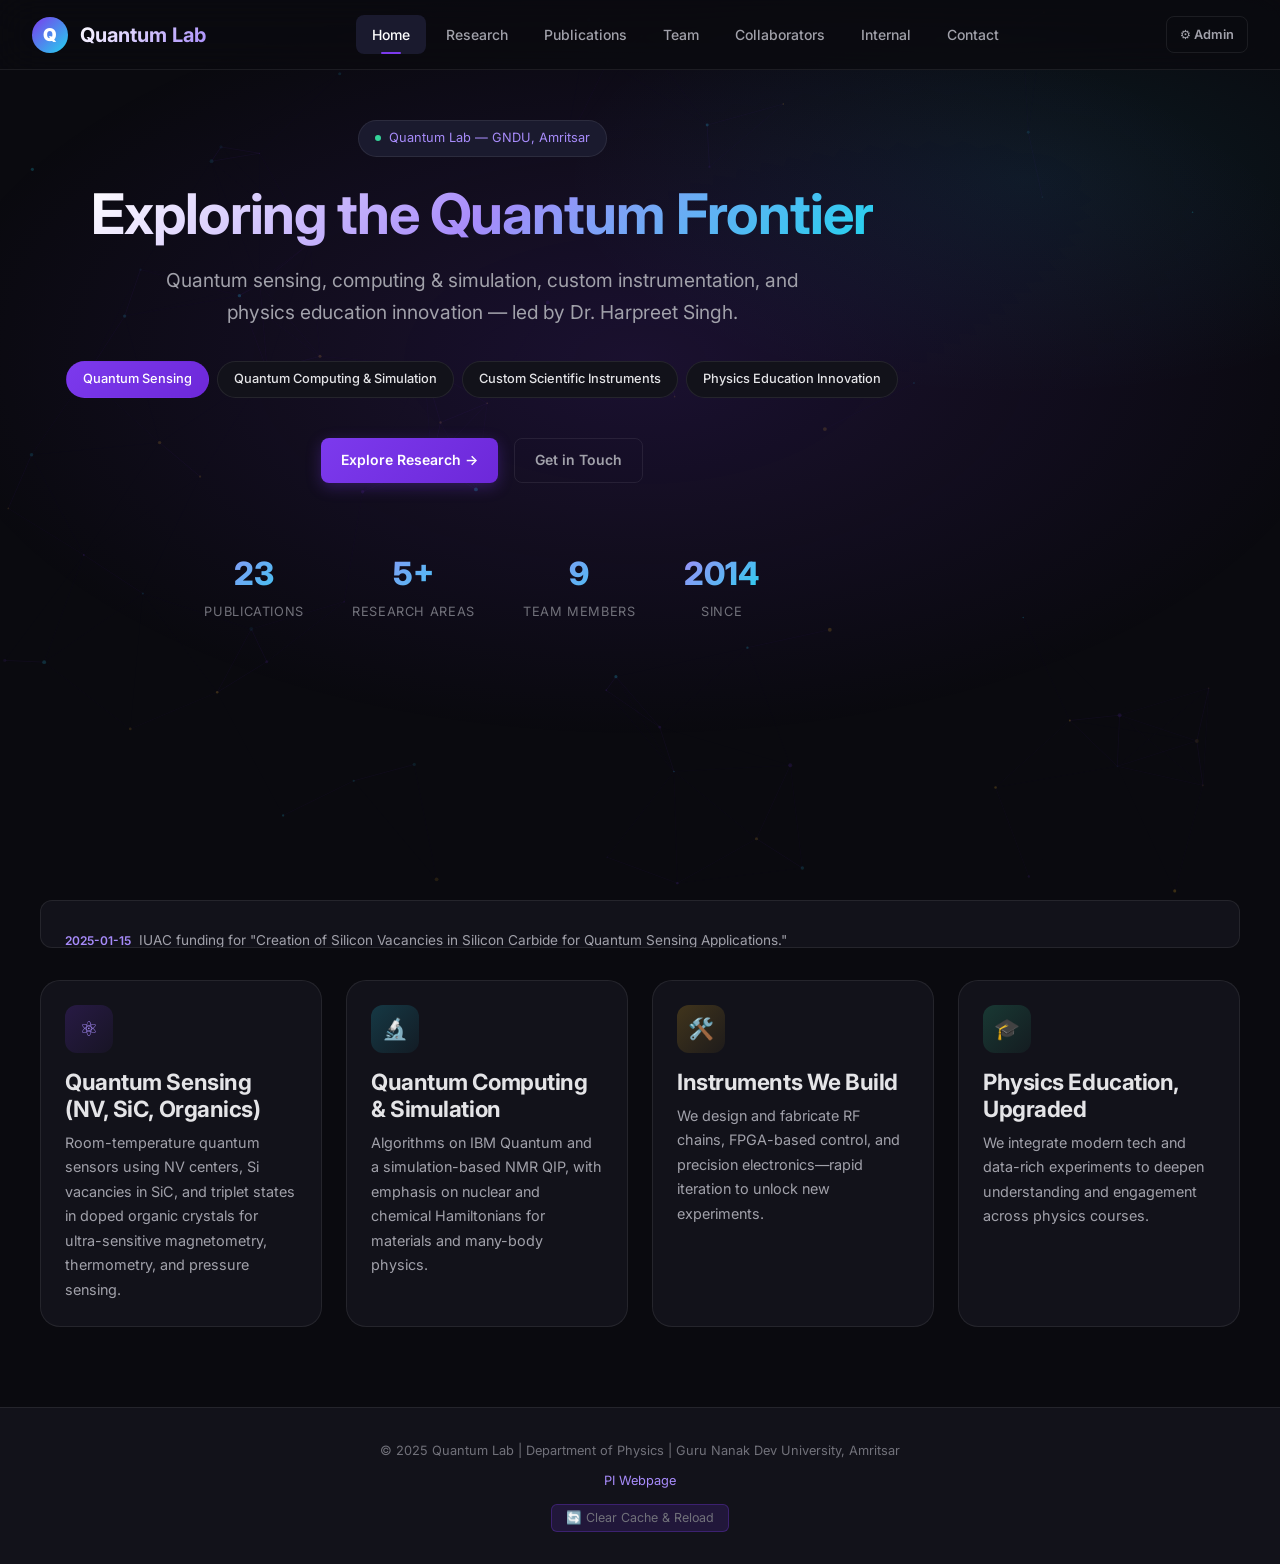
==== commit 1cc9756d: "Bump cache version" ====
--- a/index.html
+++ b/index.html
@@ -15,7 +15,7 @@
   <meta http-equiv="Cache-Control" content="no-cache, no-store, must-revalidate">
   <meta http-equiv="Pragma" content="no-cache">
   <meta http-equiv="Expires" content="0">
-  <link rel="stylesheet" href="css/style.css?v=3">
+  <link rel="stylesheet" href="css/style.css?v=1784736227902">
   <script type="application/ld+json">
   {"@context":"https://schema.org","@type":"ResearchProject","name":"Quantum Lab — GNDU","url":"https://quantumlabgndu.github.io/","description":"Quantum sensing, computing, custom instruments, and physics education at GNDU.","principalInvestigator":{"@type":"Person","name":"Dr. Harpreet Singh","email":"mailto:harpreet.phy@gndu.ac.in","jobTitle":"Assistant Professor of Physics","affiliation":"GNDU"}}
   </script>
@@ -227,9 +227,9 @@
     <button id="clearCacheBtn" style="margin-top:.75rem;background:rgba(124,58,237,.15);color:var(--accent1);border:1px solid rgba(124,58,237,.3);padding:.35rem .9rem;border-radius:6px;font-size:.78rem;cursor:pointer;transition:all .2s" onmouseover="this.style.background='rgba(124,58,237,.3)'" onmouseout="this.style.background='rgba(124,58,237,.15)'">🔄 Clear Cache & Reload</button>
   </footer>
 
-  <script src="js/data.js?v=20260722"></script>
-  <script src="js/github.js?v=20260722"></script>
-  <script src="js/app.js?v=20260722"></script>
+  <script src="js/data.js?v=1784736227902"></script>
+  <script src="js/github.js?v=1784736227902"></script>
+  <script src="js/app.js?v=1784736227902"></script>
   <script>
     // Clear Cache button handler
     document.addEventListener('DOMContentLoaded', () => {
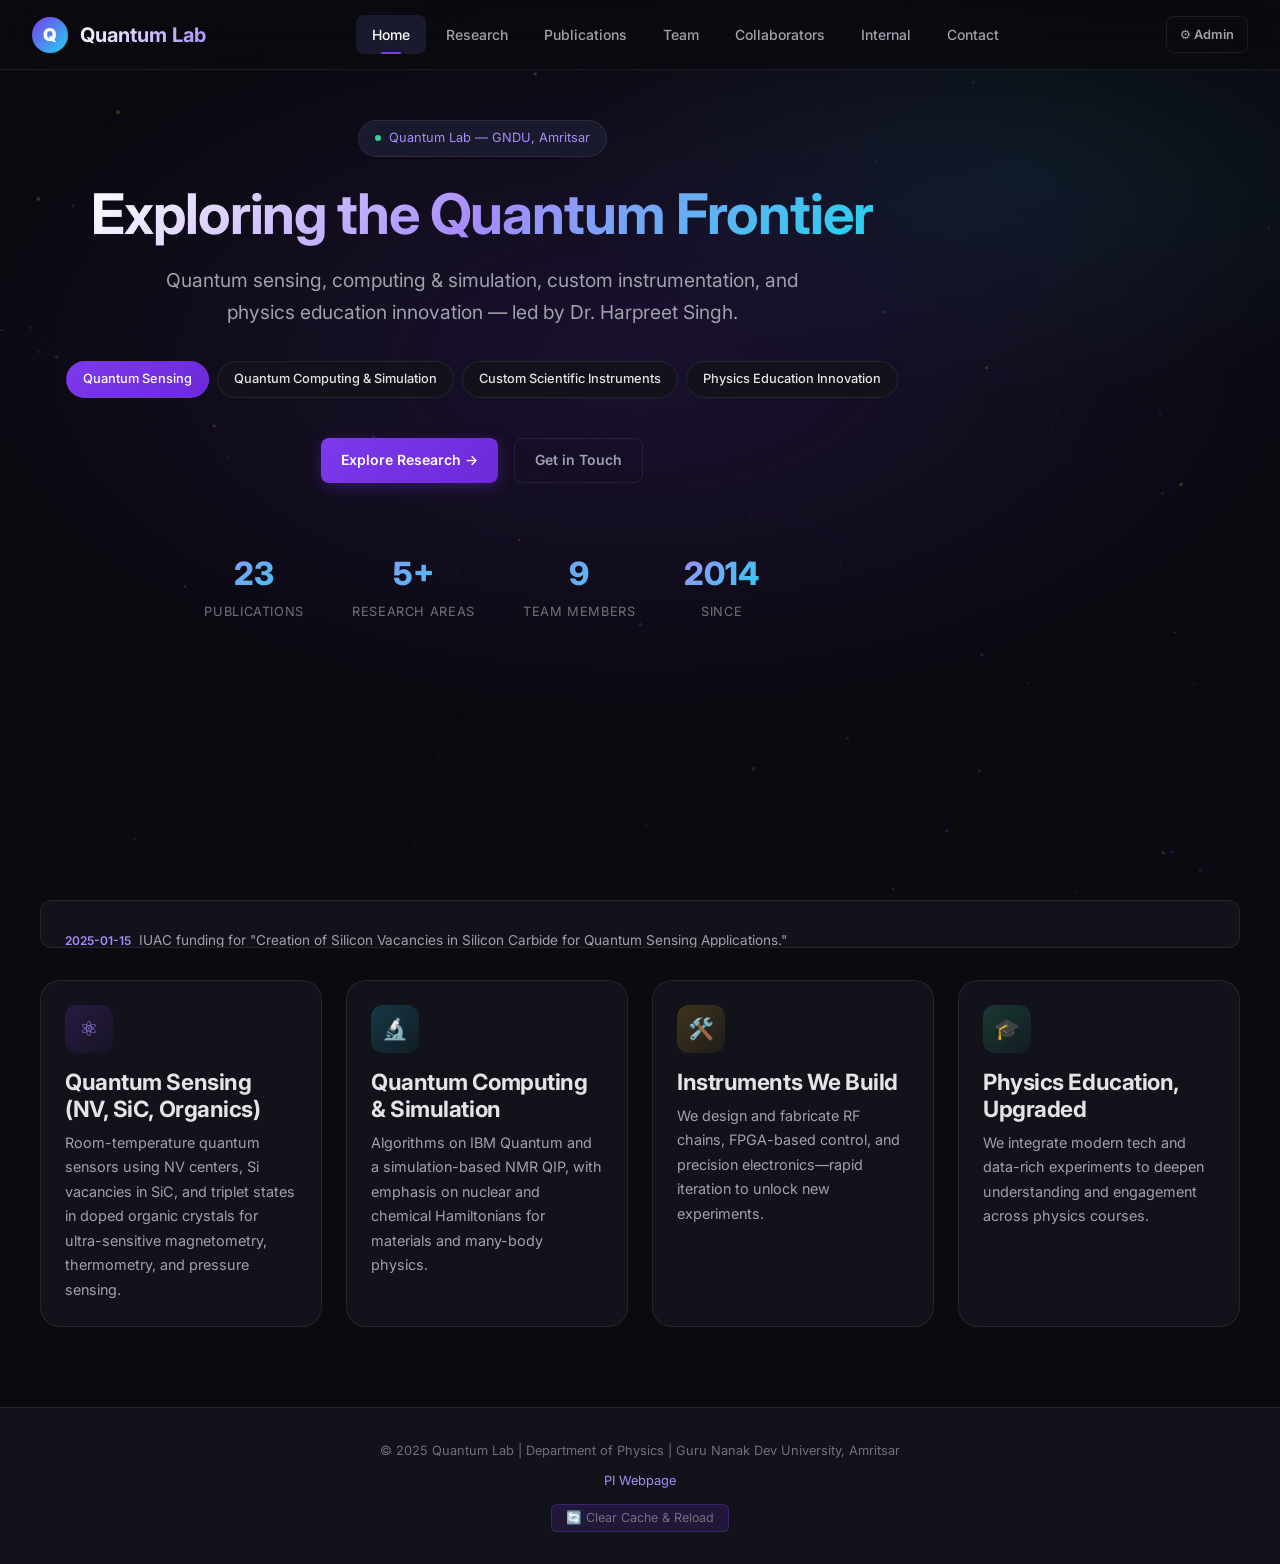
==== commit 9cc73e39: "Bump cache version" ====
--- a/index.html
+++ b/index.html
@@ -15,7 +15,7 @@
   <meta http-equiv="Cache-Control" content="no-cache, no-store, must-revalidate">
   <meta http-equiv="Pragma" content="no-cache">
   <meta http-equiv="Expires" content="0">
-  <link rel="stylesheet" href="css/style.css?v=1784736227902">
+  <link rel="stylesheet" href="css/style.css?v=1784736277267">
   <script type="application/ld+json">
   {"@context":"https://schema.org","@type":"ResearchProject","name":"Quantum Lab — GNDU","url":"https://quantumlabgndu.github.io/","description":"Quantum sensing, computing, custom instruments, and physics education at GNDU.","principalInvestigator":{"@type":"Person","name":"Dr. Harpreet Singh","email":"mailto:harpreet.phy@gndu.ac.in","jobTitle":"Assistant Professor of Physics","affiliation":"GNDU"}}
   </script>
@@ -227,9 +227,9 @@
     <button id="clearCacheBtn" style="margin-top:.75rem;background:rgba(124,58,237,.15);color:var(--accent1);border:1px solid rgba(124,58,237,.3);padding:.35rem .9rem;border-radius:6px;font-size:.78rem;cursor:pointer;transition:all .2s" onmouseover="this.style.background='rgba(124,58,237,.3)'" onmouseout="this.style.background='rgba(124,58,237,.15)'">🔄 Clear Cache & Reload</button>
   </footer>
 
-  <script src="js/data.js?v=1784736227902"></script>
-  <script src="js/github.js?v=1784736227902"></script>
-  <script src="js/app.js?v=1784736227902"></script>
+  <script src="js/data.js?v=1784736277267"></script>
+  <script src="js/github.js?v=1784736277267"></script>
+  <script src="js/app.js?v=1784736277267"></script>
   <script>
     // Clear Cache button handler
     document.addEventListener('DOMContentLoaded', () => {
